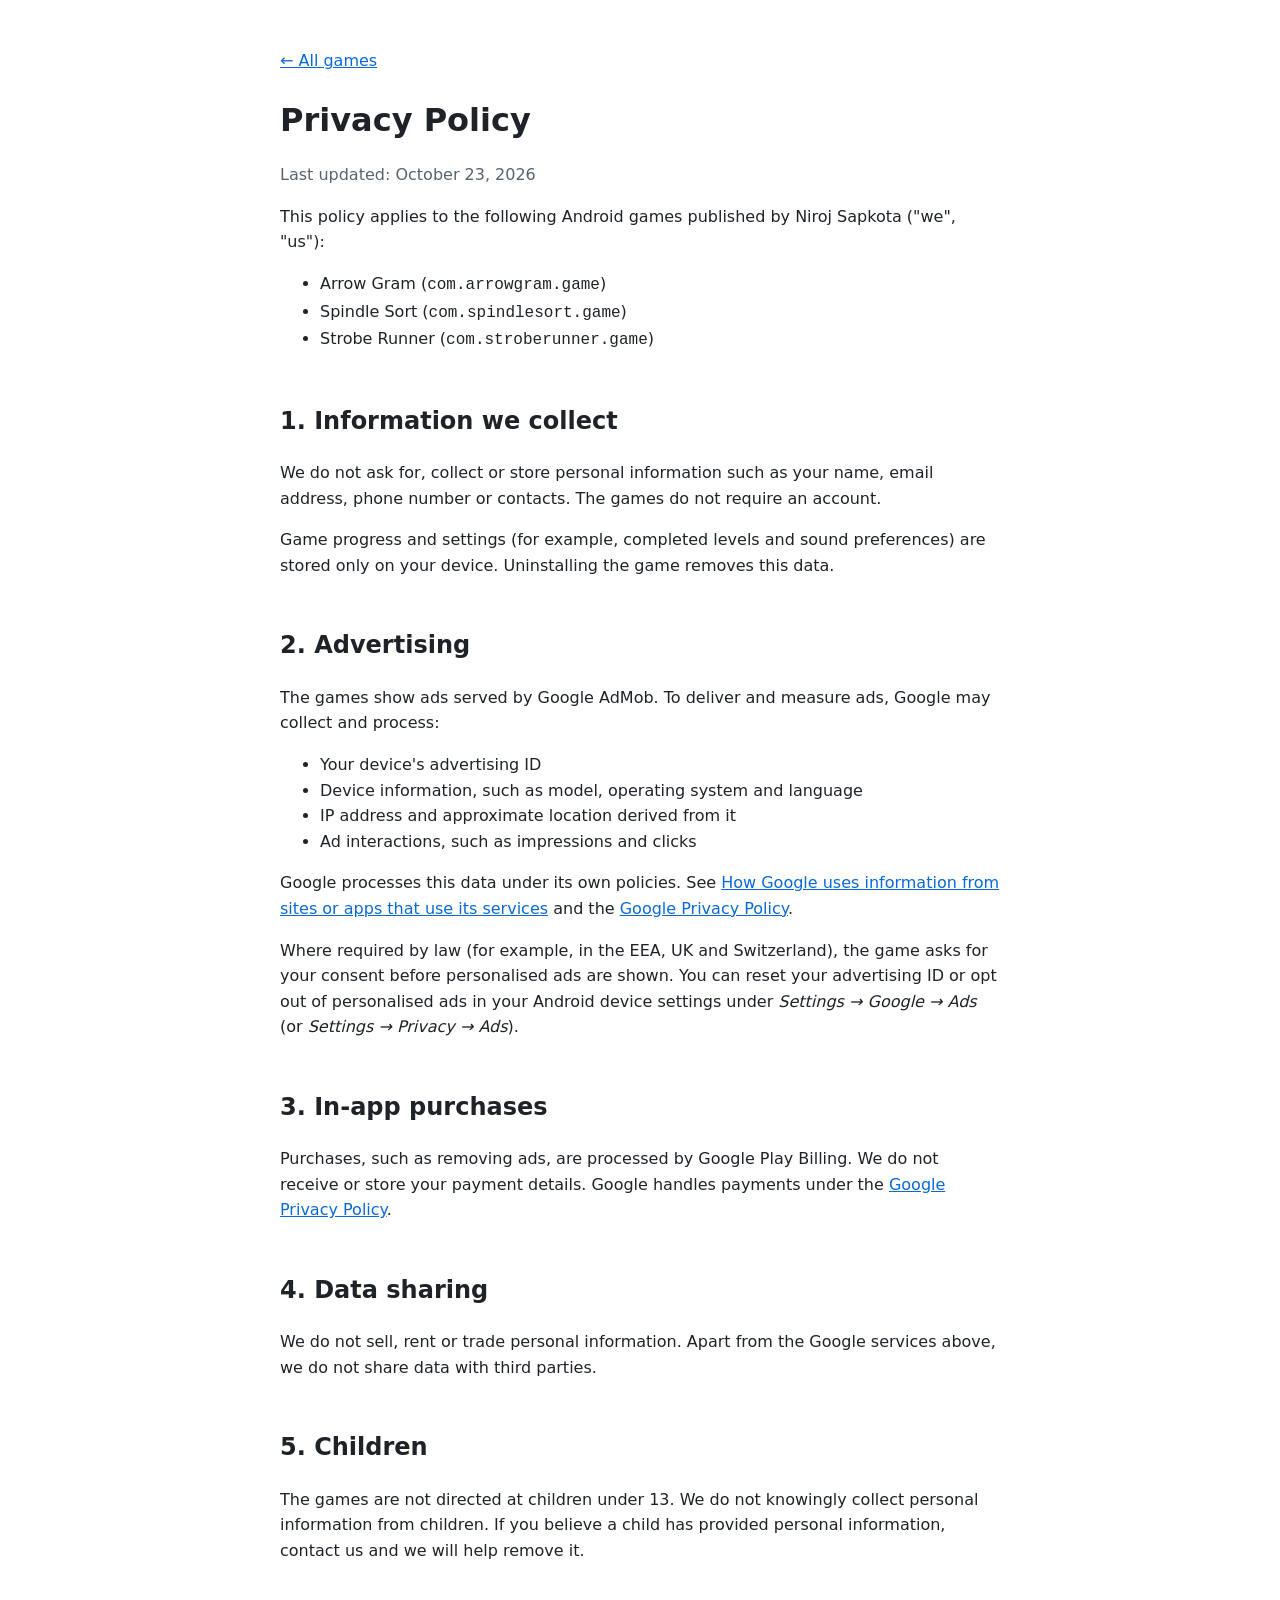
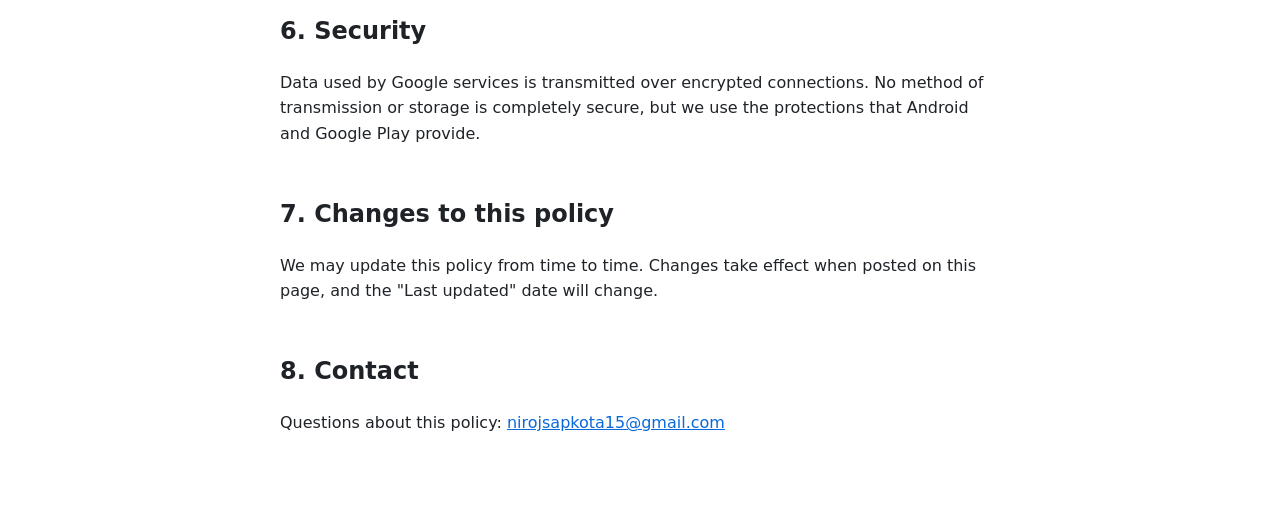
==== privacy.html @ 53fa8c55 "Add developer site, privacy policy, and fix app-ads.txt filename Co-Authored-By: Claude Opus 5.5 <no" ====
<!doctype html>
<html lang="en">
<head>
  <meta charset="utf-8">
  <meta name="viewport" content="width=device-width, initial-scale=1">
  <title>Privacy Policy – Niroj Sapkota</title>
  <link rel="stylesheet" href="style.css">
</head>
<body>
  <main>
    <p><a href="./">← All games</a></p>
    <h1>Privacy Policy</h1>
    <p class="muted">Last updated: October 23, 2026</p>

    <p>This policy applies to the following Android games published by Niroj Sapkota ("we", "us"):</p>
    <ul>
      <li>Arrow Gram (<code>com.arrowgram.game</code>)</li>
      <li>Spindle Sort (<code>com.spindlesort.game</code>)</li>
      <li>Strobe Runner (<code>com.stroberunner.game</code>)</li>
    </ul>

    <h2>1. Information we collect</h2>
    <p>We do not ask for, collect or store personal information such as your name, email address, phone number or contacts. The games do not require an account.</p>
    <p>Game progress and settings (for example, completed levels and sound preferences) are stored only on your device. Uninstalling the game removes this data.</p>

    <h2>2. Advertising</h2>
    <p>The games show ads served by Google AdMob. To deliver and measure ads, Google may collect and process:</p>
    <ul>
      <li>Your device's advertising ID</li>
      <li>Device information, such as model, operating system and language</li>
      <li>IP address and approximate location derived from it</li>
      <li>Ad interactions, such as impressions and clicks</li>
    </ul>
    <p>Google processes this data under its own policies. See
      <a href="https://policies.google.com/technologies/partner-sites">How Google uses information from sites or apps that use its services</a>
      and the <a href="https://policies.google.com/privacy">Google Privacy Policy</a>.</p>
    <p>Where required by law (for example, in the EEA, UK and Switzerland), the game asks for your consent before personalised ads are shown. You can reset your advertising ID or opt out of personalised ads in your Android device settings under <em>Settings → Google → Ads</em> (or <em>Settings → Privacy → Ads</em>).</p>

    <h2>3. In-app purchases</h2>
    <p>Purchases, such as removing ads, are processed by Google Play Billing. We do not receive or store your payment details. Google handles payments under the <a href="https://policies.google.com/privacy">Google Privacy Policy</a>.</p>

    <h2>4. Data sharing</h2>
    <p>We do not sell, rent or trade personal information. Apart from the Google services above, we do not share data with third parties.</p>

    <h2>5. Children</h2>
    <p>The games are not directed at children under 13. We do not knowingly collect personal information from children. If you believe a child has provided personal information, contact us and we will help remove it.</p>

    <h2>6. Security</h2>
    <p>Data used by Google services is transmitted over encrypted connections. No method of transmission or storage is completely secure, but we use the protections that Android and Google Play provide.</p>

    <h2>7. Changes to this policy</h2>
    <p>We may update this policy from time to time. Changes take effect when posted on this page, and the "Last updated" date will change.</p>

    <h2>8. Contact</h2>
    <p>Questions about this policy: <a href="mailto:nirojsapkota15@gmail.com">nirojsapkota15@gmail.com</a></p>
  </main>
</body>
</html>
---- style.css ----
:root {
  color-scheme: light dark;
  --bg: #ffffff;
  --fg: #1f2328;
  --muted: #59636e;
  --link: #0969da;
}
@media (prefers-color-scheme: dark) {
  :root {
    --bg: #0d1117;
    --fg: #e6edf3;
    --muted: #9198a1;
    --link: #4493f8;
  }
}
body {
  margin: 0;
  background: var(--bg);
  color: var(--fg);
  font: 16px/1.6 system-ui, -apple-system, "Segoe UI", Roboto, sans-serif;
}
main {
  max-width: 720px;
  margin: 0 auto;
  padding: 32px 16px 64px;
}
a { color: var(--link); }
h1 { margin-bottom: 0; }
h2 { margin-top: 2em; }
.muted, .apps span { color: var(--muted); }
.apps li { margin-bottom: 0.5em; }
.apps span { display: block; }
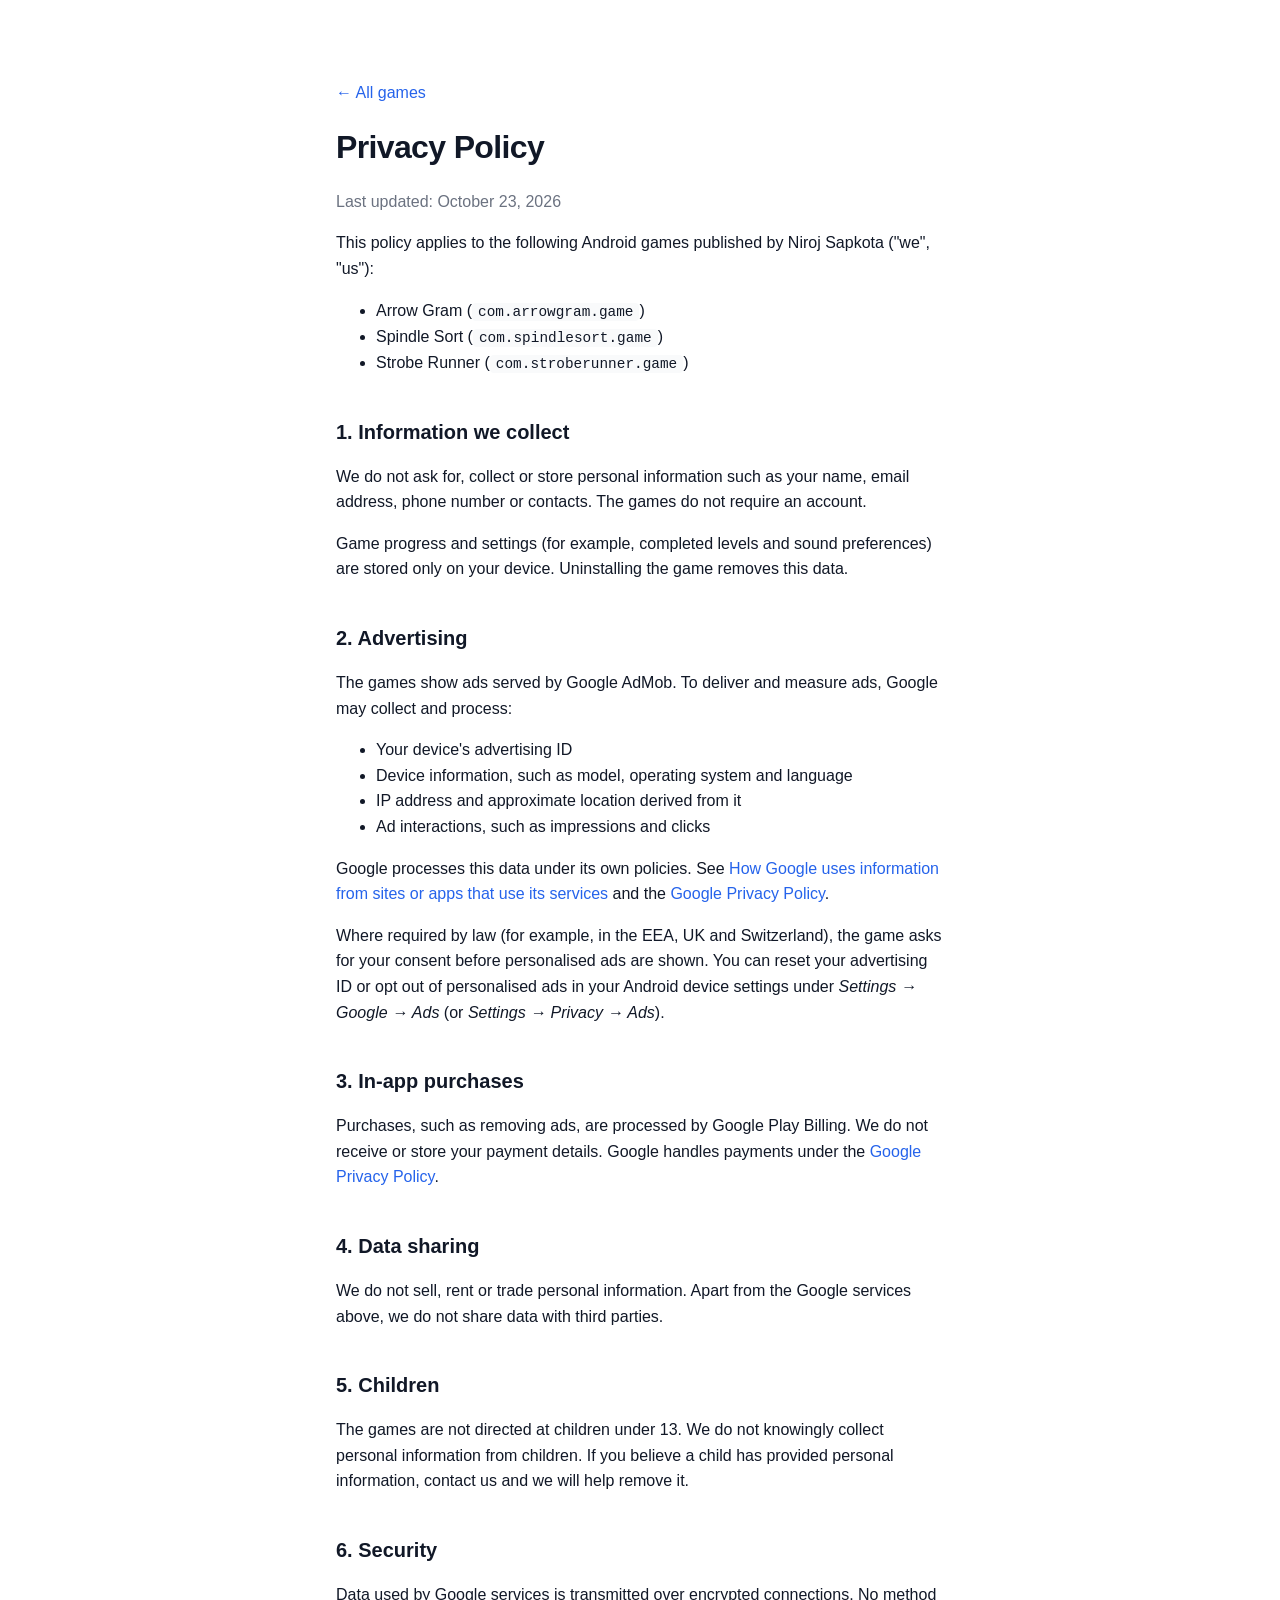
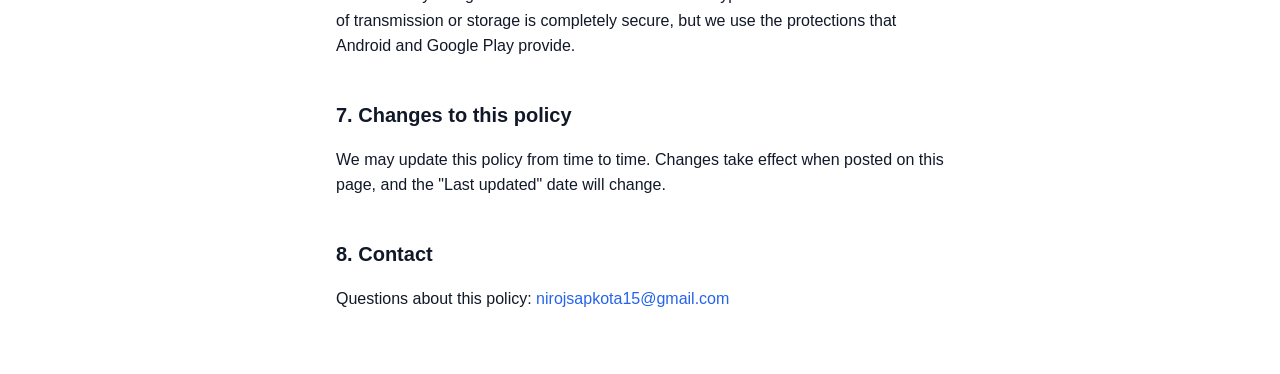
==== commit 5944c1b1: "Cache-bust stylesheet link Co-Authored-By: Claude Opus 5.5 <noreply@anthropic.com>" ====
--- a/privacy.html
+++ b/privacy.html
@@ -4,7 +4,7 @@
   <meta charset="utf-8">
   <meta name="viewport" content="width=device-width, initial-scale=1">
   <title>Privacy Policy – Niroj Sapkota</title>
-  <link rel="stylesheet" href="style.css">
+  <link rel="stylesheet" href="style.css?v=2">
 </head>
 <body>
   <main>
--- a/style.css
+++ b/style.css
@@ -1,32 +1,95 @@
 :root {
-  color-scheme: light dark;
+  color-scheme: light;
   --bg: #ffffff;
-  --fg: #1f2328;
-  --muted: #59636e;
-  --link: #0969da;
+  --fg: #111827;
+  --muted: #6b7280;
+  --line: #e5e7eb;
+  --card: #f9fafb;
+  --link: #2563eb;
 }
-@media (prefers-color-scheme: dark) {
-  :root {
-    --bg: #0d1117;
-    --fg: #e6edf3;
-    --muted: #9198a1;
-    --link: #4493f8;
-  }
-}
+* { box-sizing: border-box; }
 body {
   margin: 0;
   background: var(--bg);
   color: var(--fg);
-  font: 16px/1.6 system-ui, -apple-system, "Segoe UI", Roboto, sans-serif;
+  font: 16px/1.6 -apple-system, BlinkMacSystemFont, "Segoe UI", Roboto, "Helvetica Neue", Arial, sans-serif;
+  -webkit-font-smoothing: antialiased;
 }
 main {
-  max-width: 720px;
+  max-width: 640px;
   margin: 0 auto;
-  padding: 32px 16px 64px;
+  padding: 64px 16px 48px;
 }
-a { color: var(--link); }
-h1 { margin-bottom: 0; }
-h2 { margin-top: 2em; }
-.muted, .apps span { color: var(--muted); }
-.apps li { margin-bottom: 0.5em; }
-.apps span { display: block; }
+a { color: var(--link); text-decoration: none; }
+a:hover { text-decoration: underline; }
+h1 {
+  margin: 0;
+  font-size: 32px;
+  font-weight: 700;
+  letter-spacing: -0.02em;
+}
+h2 { margin: 40px 0 8px; font-size: 20px; }
+h2.label {
+  margin: 48px 0 16px;
+  font-size: 13px;
+  font-weight: 600;
+  letter-spacing: 0.08em;
+  text-transform: uppercase;
+  color: var(--muted);
+}
+.muted, .lead { color: var(--muted); }
+.lead { margin: 8px 0 0; font-size: 18px; }
+code {
+  font-size: 0.9em;
+  padding: 1px 6px;
+  border-radius: 4px;
+  background: var(--card);
+}
+
+/* Game list */
+.apps {
+  list-style: none;
+  margin: 0;
+  padding: 0;
+  display: grid;
+  gap: 12px;
+}
+.apps a {
+  display: flex;
+  align-items: center;
+  gap: 16px;
+  padding: 16px;
+  border: 1px solid var(--line);
+  border-radius: 12px;
+  color: var(--fg);
+  transition: border-color 0.15s, box-shadow 0.15s;
+}
+.apps a:hover {
+  text-decoration: none;
+  border-color: #d1d5db;
+  box-shadow: 0 2px 8px rgba(17, 24, 39, 0.06);
+}
+.badge {
+  flex: none;
+  width: 44px;
+  height: 44px;
+  border-radius: 10px;
+  display: grid;
+  place-items: center;
+  font-weight: 700;
+  color: #fff;
+}
+.apps strong { display: block; font-weight: 600; }
+.apps small { color: var(--muted); font-size: 14px; }
+.apps .arrow { margin-left: auto; color: var(--muted); }
+
+footer {
+  margin-top: 64px;
+  padding-top: 24px;
+  border-top: 1px solid var(--line);
+  display: flex;
+  flex-wrap: wrap;
+  gap: 8px 24px;
+  font-size: 14px;
+  color: var(--muted);
+}
